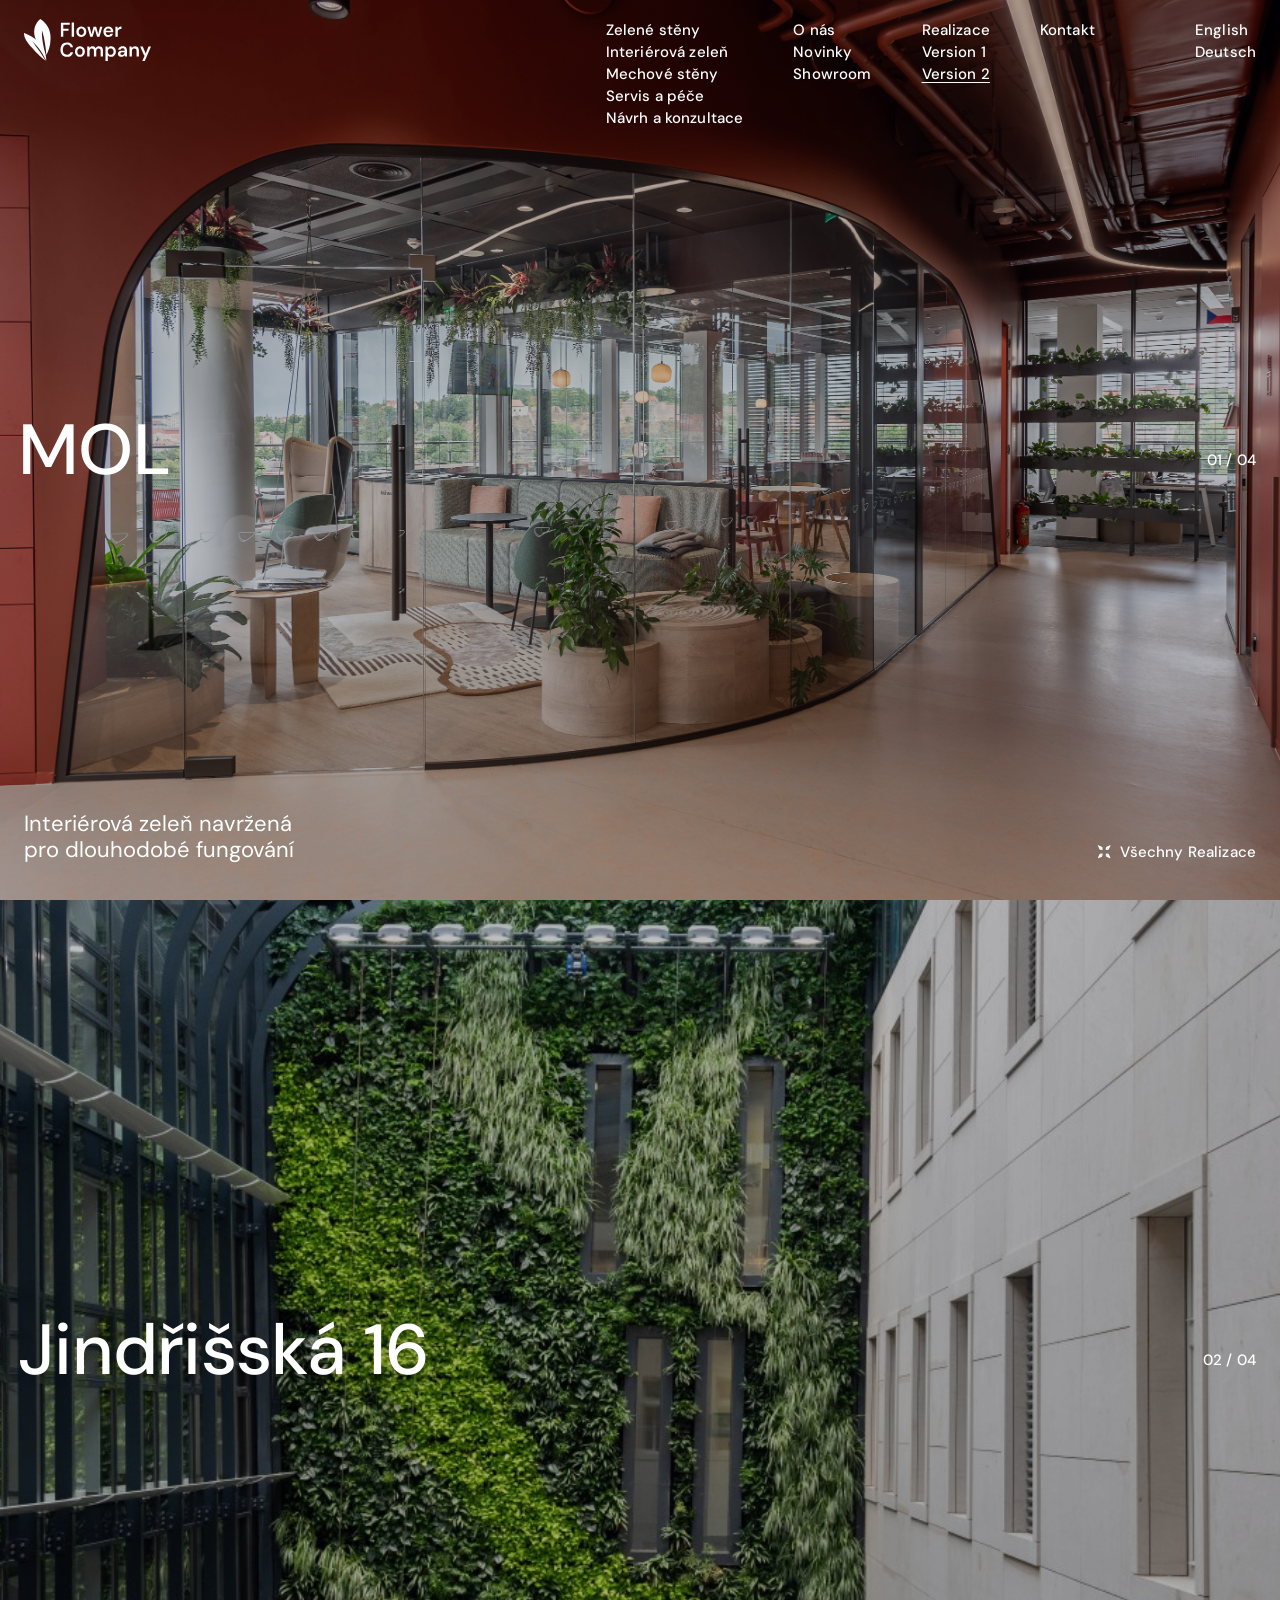
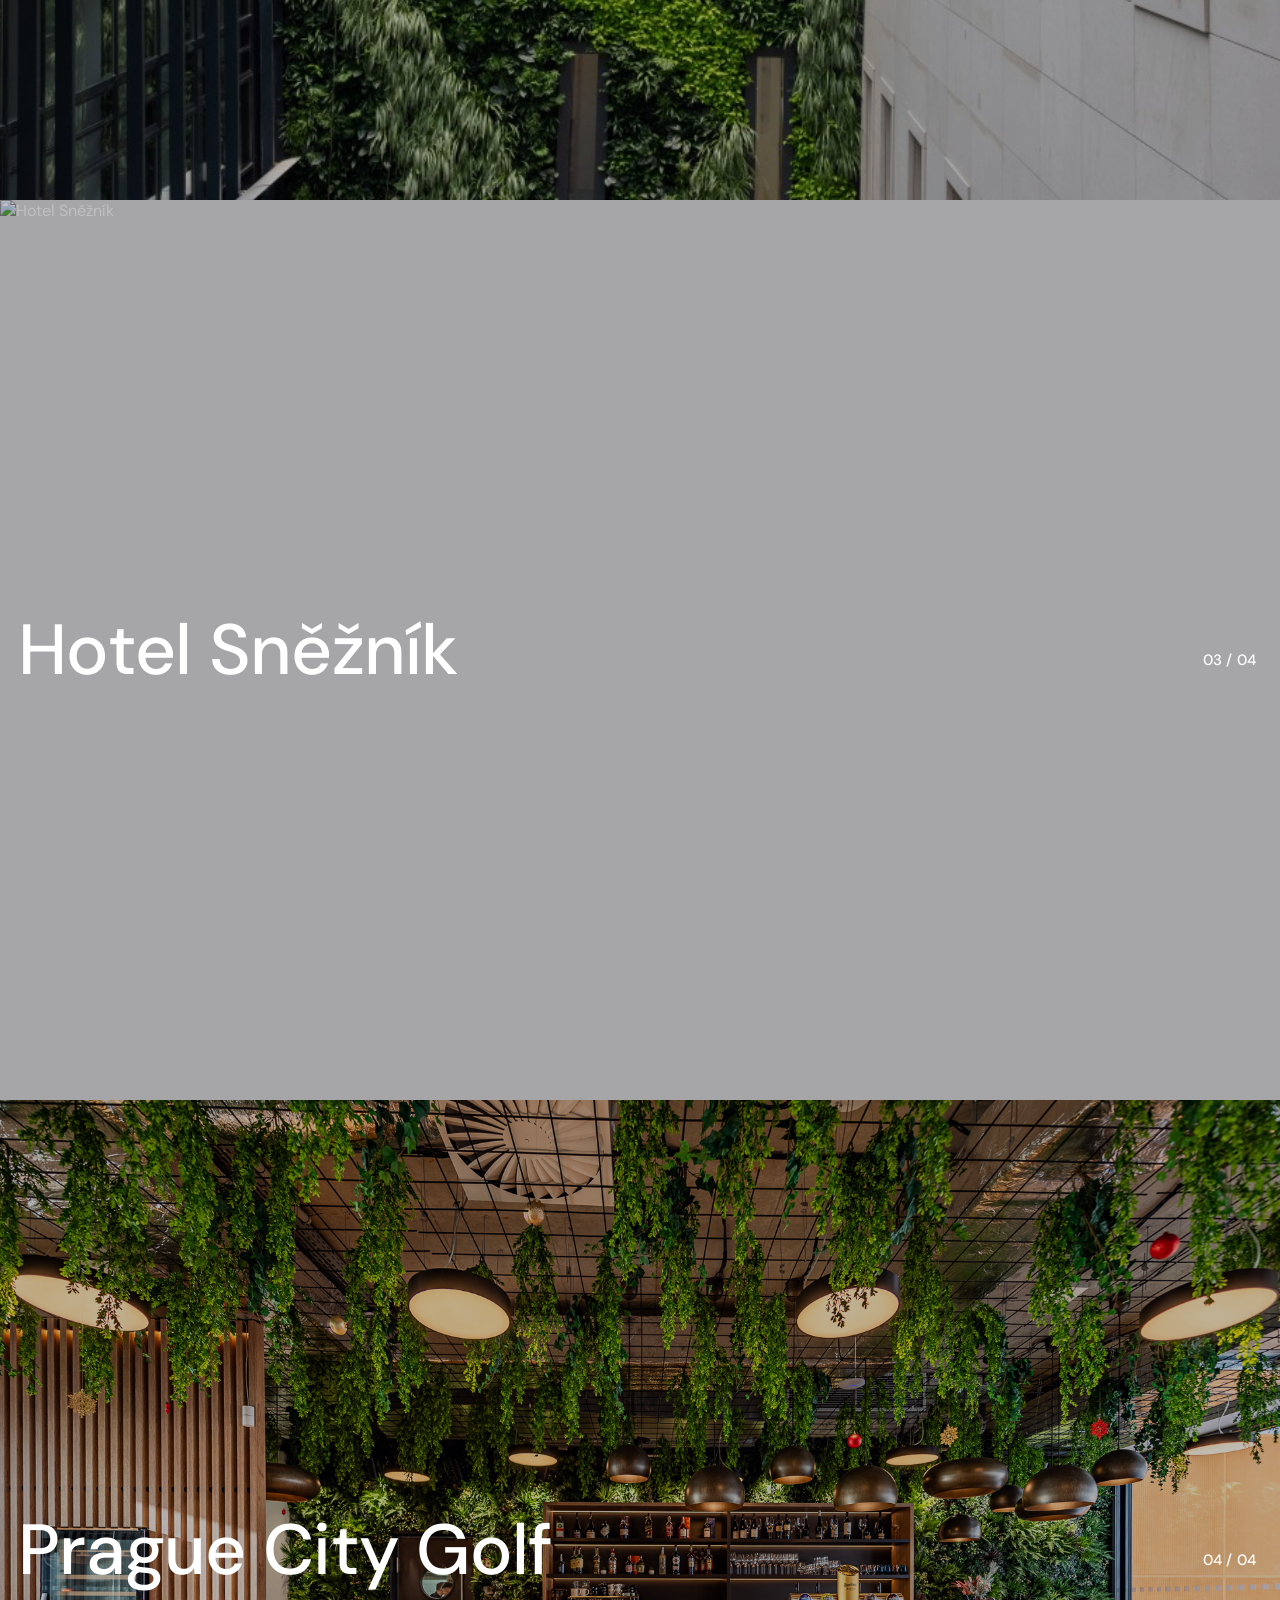
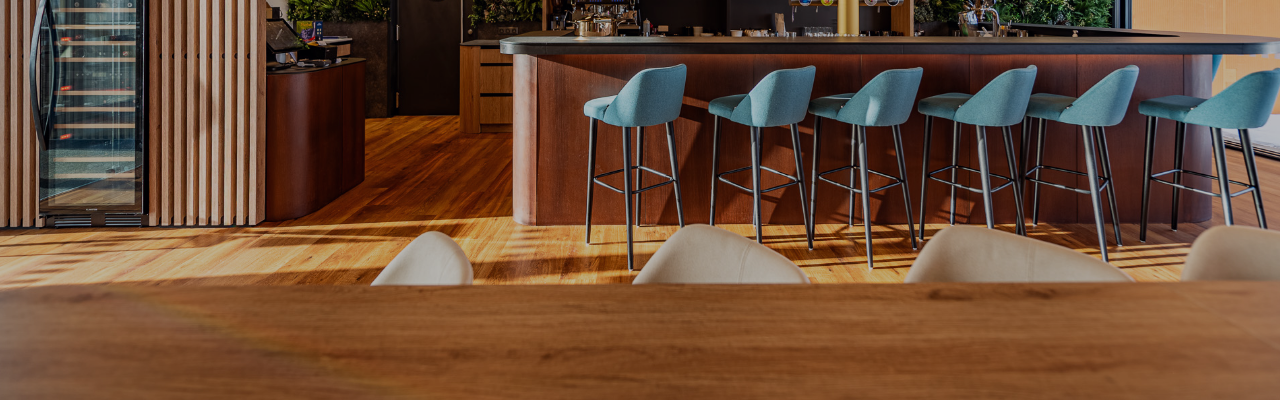
==== version2.html @ 006d9311 "Initial commit: Flower Company prototype (V1 + V2) Two-variant static-site prototype. V1 has the scr" ====
<!DOCTYPE html>
<html lang="cs">
<head>
  <meta charset="UTF-8">
  <meta name="viewport" content="width=device-width, initial-scale=1.0">
  <title>Flower Company — Verze 2</title>

  <!-- DM Sans (variable, opsz 9–40, weights 400 & 500) -->
  <link rel="preconnect" href="https://fonts.googleapis.com">
  <link rel="preconnect" href="https://fonts.gstatic.com" crossorigin>
  <link href="https://fonts.googleapis.com/css2?family=DM+Sans:opsz,wght@9..40,400;9..40,500&display=swap" rel="stylesheet">

  <link rel="stylesheet" href="css/base.css">
  <link rel="stylesheet" href="css/version2.css">
</head>
<body class="v2">

  <!-- ===== Shared chrome: fixed top nav ===== -->
  <header class="nav">
    <a class="nav__logo" href="#" aria-label="Flower Company">
      <img src="assets/svg/logo.svg" alt="Flower Company">
    </a>

    <nav class="nav__menu" aria-label="Hlavní navigace">
      <div class="nav__col">
        <a href="#">Zelené stěny</a>
        <a href="#">Interiérová zeleň</a>
        <a href="#">Mechové stěny</a>
        <a href="#">Servis a péče</a>
        <a href="#">Návrh a konzultace</a>
      </div>
      <div class="nav__col">
        <a href="#">O nás</a>
        <a href="#">Novinky</a>
        <a href="#">Showroom</a>
      </div>
      <div class="nav__col">
        <a href="#">Realizace</a>
        <a href="version1.html" class="nav__version">Version 1</a>
        <a href="version2.html" class="nav__version is-active">Version 2</a>
      </div>
      <div class="nav__col">
        <a href="#">Kontakt</a>
      </div>
    </nav>

    <div class="nav__lang">
      <span>English</span>
      <span>Deutsch</span>
    </div>
  </header>

  <!-- ===== States 1–4 (stacked full-screen sections) ===== -->
  <main>
    <!-- State 1 — MOL -->
    <section class="hero hero--v2" data-state="1">
      <img class="hero__photo" src="assets/img/mol.png" alt="MOL">
      <div class="hero__scrim"></div>
      <div class="radius-zone"></div>
      <div class="hero__titlerow">
        <h2 class="hero__title">MOL</h2>
        <span class="hero__counter">01 / 04</span>
      </div>
    </section>

    <!-- State 2 — Jindřišská 16 -->
    <section class="hero hero--v2" data-state="2">
      <img class="hero__photo" src="assets/img/jindrisska.png" alt="Jindřišská 16">
      <div class="hero__scrim"></div>
      <div class="radius-zone"></div>
      <div class="hero__titlerow">
        <h2 class="hero__title">Jindřišská 16</h2>
        <span class="hero__counter">02 / 04</span>
      </div>
    </section>

    <!-- State 3 — Hotel Sněžník -->
    <section class="hero hero--v2" data-state="3">
      <img class="hero__photo" src="assets/img/hotel-sneznik.png" alt="Hotel Sněžník">
      <div class="hero__scrim"></div>
      <div class="radius-zone"></div>
      <div class="hero__titlerow">
        <h2 class="hero__title">Hotel Sněžník</h2>
        <span class="hero__counter">03 / 04</span>
      </div>
    </section>

    <!-- State 4 — Prague City Golf -->
    <section class="hero hero--v2" data-state="4">
      <img class="hero__photo" src="assets/img/prague-city-golf.png" alt="Prague City Golf">
      <div class="hero__scrim"></div>
      <div class="radius-zone"></div>
      <div class="hero__titlerow">
        <h2 class="hero__title">Prague City Golf</h2>
        <span class="hero__counter">04 / 04</span>
      </div>
    </section>
  </main>

  <!-- ===== Shared chrome: fixed bottom bar ===== -->
  <footer class="bottombar">
    <p class="bottombar__caption">Interiérová zeleň navržená<br>pro dlouhodobé fungování</p>
    <div class="bottombar__all">
      <span class="flower-icon" aria-hidden="true">
        <span class="flower-icon__leaf l3"><img src="assets/svg/leaf-3.svg" alt=""></span>
        <span class="flower-icon__leaf l1"><img src="assets/svg/leaf-1.svg" alt=""></span>
        <span class="flower-icon__leaf l4"><img src="assets/svg/leaf-4.svg" alt=""></span>
        <span class="flower-icon__leaf l2"><img src="assets/svg/leaf-2.svg" alt=""></span>
      </span>
      <span>Všechny Realizace</span>
    </div>
  </footer>

  <!-- Custom cursor (follows mouse; white + exclusion blend in V2). Two top-level
       elements so the dot can mix-blend with the page. -->
  <span class="cursor-dot" aria-hidden="true"></span>
  <span class="cursor-text" aria-hidden="true"><span>Zobrazit<br>projekt</span></span>

  <!-- GSAP + ScrollTrigger ready for the animation pass (currently inert) -->
  <script src="https://cdnjs.cloudflare.com/ajax/libs/gsap/3.12.5/gsap.min.js"></script>
  <script src="https://cdnjs.cloudflare.com/ajax/libs/gsap/3.12.5/ScrollTrigger.min.js"></script>
  <script src="js/main.js"></script>
</body>
</html>
---- css/base.css ----
/* ==========================================================================
   Flower Company — base.css
   Shared foundation for both layout versions:
   reset · fonts · design tokens · shared chrome (top nav + bottom bar) ·
   full-screen section scaffold.
   Version-specific styling lives in version1.css / version2.css.
   ========================================================================== */

/* ---------- Reset ---------- */
*,
*::before,
*::after { box-sizing: border-box; }

html, body { margin: 0; padding: 0; }

img { display: block; max-width: 100%; }

a { color: inherit; text-decoration: none; }

ul { margin: 0; padding: 0; list-style: none; }

/* ---------- Design tokens (from Figma) ---------- */
:root {
  --white: #ffffff;
  --black: #000000;
  --badge-green: #afbf4f;
  --frame-fallback: #dddddd;

  --margin: 24px;          /* outer page margin */
  --nav-top: 19px;         /* nav distance from top */
  --bar-bottom: 37px;      /* bottom bar distance from bottom */

  --font: "DM Sans", system-ui, -apple-system, "Segoe UI", sans-serif;
}

/* ---------- Base typography ----------
   DM Sans variable font. Optical size is pinned to 14 (as in Figma) for ALL
   sizes; font-weight then controls the weight axis normally (400 / 500). */
body {
  font-family: var(--font);
  font-variation-settings: "opsz" 14;
  font-weight: 400;
  color: var(--white);
  background: var(--frame-fallback);
  -webkit-font-smoothing: antialiased;
  text-rendering: optimizeLegibility;
}

/* ---------- Scroll container ----------
   The 4 states are stacked as full-screen sections.
   Scroll behaviour is per version: V1 uses Lenis smooth/inertia scroll (no snap,
   see version1.css + main.js); V2 keeps CSS scroll-snap (see version2.css). */
html {
  background: #000;
}

/* ==========================================================================
   FULL-SCREEN SECTION SCAFFOLD
   ========================================================================== */
.hero {
  position: relative;
  width: 100%;
  height: 100vh;
  overflow: hidden;
}

.hero__photo {
  position: absolute;
  inset: 0;
  width: 100%;
  height: 100%;
  object-fit: cover;
  object-position: center;
}

/* Dark legibility scrim over the photo (opacity set per version). */
.hero__scrim {
  position: absolute;
  inset: 0;
  pointer-events: none;
}

/* Title + counter row, vertically centred in the section.
   Horizontal padding (left/right) is overridden per version. */
.hero__titlerow {
  position: absolute;
  left: 0;
  right: 0;
  top: 50%;
  transform: translateY(-50%);
  display: flex;
  align-items: center;
  justify-content: space-between;
  padding: 0 var(--margin);
  z-index: 2;
  pointer-events: none;
}

.hero__title { margin: 0; font-weight: 500; }
.hero__counter { white-space: nowrap; }

/* ==========================================================================
   SHARED CHROME — fixed top nav (one instance overlays all sections)
   ========================================================================== */
.nav {
  position: fixed;
  top: var(--nav-top);
  left: 0;
  right: 0;
  z-index: 10;
  display: flex;
  align-items: flex-start;
  padding: 0 var(--margin);
}

.nav__logo { margin-right: auto; }          /* pushes menu + lang to the right */
.nav__logo img { height: 42px; width: auto; }

.nav__menu {
  display: flex;
  gap: 50px;
  margin-right: 100px;                       /* gap before the language switch */
}

.nav__col { display: flex; flex-direction: column; }

/* Link style shared by nav columns, language switch and "Všechny Realizace". */
.nav a,
.nav__lang span,
.bottombar__all {
  font-size: 15px;
  line-height: 22px;
  font-weight: 500;
  letter-spacing: 0.15px;
  color: var(--white);
}

.nav__lang { display: flex; flex-direction: column; }

/* Version switcher links (below "Realizace"); current page is underlined. */
.nav__version.is-active { text-decoration: underline; text-underline-offset: 3px; }

/* ==========================================================================
   SHARED CHROME — fixed bottom bar
   ========================================================================== */
.bottombar {
  position: fixed;
  left: 0;
  right: 0;
  bottom: var(--bar-bottom);
  z-index: 10;
  display: flex;
  align-items: flex-end;
  justify-content: space-between;
  padding: 0 var(--margin);
}

.bottombar__caption {
  margin: 0;
  font-size: 22px;
  line-height: 26px;
  font-weight: 400;
  color: var(--white);
}

.bottombar__all {
  display: flex;
  align-items: center;
  gap: 8px;
}

/* 4-leaf flower icon (Figma node 64:2050): four small leaves arranged 2×2 with
   rotations, ~16×16. Leaves are black in the source SVGs, forced white here. */
.flower-icon {
  position: relative;
  width: 16.06px;
  height: 16px;
  flex: none;
}
.flower-icon__leaf {
  position: absolute;
  width: 8.322px;
  height: 8.322px;
  display: flex;
  align-items: center;
  justify-content: center;
}
.flower-icon__leaf img {
  width: 4.374px;
  height: 7.395px;
  display: block;
  filter: brightness(0) invert(1);   /* leaf source is black → render white */
}
.flower-icon .l3 { left: 0;      top: 0; }       /* top-left    */
.flower-icon .l1 { left: 7.74px; top: 0; }       /* top-right   */
.flower-icon .l4 { left: 0;      top: 7.68px; }  /* bottom-left */
.flower-icon .l2 { left: 7.74px; top: 7.68px; }  /* bottom-right*/
.flower-icon .l1 img { transform: rotate(45deg); }
.flower-icon .l2 img { transform: rotate(-45deg) scaleY(-1); }
.flower-icon .l3 img { transform: rotate(135deg) scaleY(-1); }
.flower-icon .l4 img { transform: rotate(-135deg); }

/* ==========================================================================
   CUSTOM CURSOR — "kurzor" (follows the mouse; JS-driven, see main.js)
   Two TOP-LEVEL elements (direct children of <body>) so the dot can
   mix-blend with the page in V2 — a transformed/fixed wrapper would isolate
   the blend. Size states are toggled via body.cursor-link / body.cursor-project.
   Colour is per version (V1 green / V2 white + exclusion) in version*.css.
   ========================================================================== */
.cursor-dot,
.cursor-text {
  position: fixed;
  left: 0;
  top: 0;
  pointer-events: none;
}

.cursor-dot {
  width: 16px;
  height: 16px;
  border-radius: 50%;
  z-index: 9999;
  transition: width 0.25s ease, height 0.25s ease;
}

.cursor-text {
  width: 104px;
  height: 104px;
  z-index: 10000;
  display: flex;
  align-items: center;
  justify-content: center;
  opacity: 0;
  transition: opacity 0.2s ease;
}

.cursor-text > span {
  transform: rotate(-15deg);
  font-size: 15px;
  line-height: 14px;
  font-weight: 500;
  letter-spacing: 0.15px;
  text-align: center;
  color: var(--black);
}

/* Size states (set on <body> by main.js). */
body.cursor-link .cursor-dot    { width: 20px;  height: 20px; }
body.cursor-project .cursor-dot { width: 104px; height: 104px; }
body.cursor-project .cursor-text { opacity: 1; }

/* Link hover: the link dims to 50% (Figma node 59:203). */
.nav a,
.nav__lang span,
.bottombar__all { transition: opacity 0.2s ease; }

.nav a:hover,
.nav__lang span:hover,
.bottombar__all:hover { opacity: 0.5; }

/* Hide the native pointer everywhere (incl. links' default hand) when a fine
   pointer exists — only the custom circle shows. JS also guards. */
@media (pointer: fine) {
  body,
  body * { cursor: none; }
}

/* Small screens: keep the chrome from crowding. The design target is desktop
   (Figma frame is 1440 wide); this is a graceful fallback, not a mobile design. */
@media (max-width: 1100px) {
  .nav__menu { gap: 32px; margin-right: 48px; }
}
---- css/version2.css ----
/* ==========================================================================
   Flower Company — version2.css  ("v02-full-photo")
   Full-bleed photo · huge title · light scrim · small right-aligned counter ·
   blend-mode "Zobrazit projekt" badge on state 1.
   (The magenta "radius" outline in the Figma frame is a designer annotation
   and is intentionally omitted.)
   ========================================================================== */

/* Scroll-snap review behaviour (V2 only for now; V1 uses Lenis smooth scroll).
   TEMPORARY: will be replaced when V2 gets its own scroll animation. */
html {
  scroll-snap-type: y mandatory;
  scroll-behavior: smooth;
}
.hero--v2 {
  scroll-snap-align: start;
}

/* Lighter legibility scrim than V1. */
.hero--v2 .hero__scrim {
  background: rgba(2, 2, 8, 0.25);
}

/* ---------- Title row: huge title left, small counter right ---------- */
.hero--v2 .hero__titlerow {
  padding: 0 24px 0 18px;          /* Figma: title left 18px, counter right 24px */
}

.hero--v2 .hero__title {
  font-size: clamp(44px, 5.55vw, 80px);   /* 80px @1440 */
  line-height: 0.9875;                      /* ≈ 79/80 */
  font-weight: 500;
  letter-spacing: -0.01em;                  /* ≈ -0.8px @80px */
  color: var(--white);
  white-space: nowrap;
}

.hero--v2 .hero__counter {
  position: relative;
  top: 10px;                       /* Figma: counter sits ≈10px below centre */
  font-size: 15px;
  line-height: 22px;
  font-weight: 500;
  letter-spacing: 0.15px;
  color: var(--white);
  text-align: right;
}

/* ---------- Custom cursor: white with exclusion blend (all states) ----------
   The dot is a top-level element (see base.css), so the blend inverts the photo. */
.v2 .cursor-dot {
  background: #fff;
  mix-blend-mode: exclusion;       /* inverts against the photo, as in Figma */
}

/* Invisible hover zone matching the rounded "radius" region (Figma node 64:1966),
   shrunk ~10%: the big "Zobrazit projekt" cursor activates only inside it; outside
   it the cursor stays the small default size (same as V1). */
.hero--v2 .radius-zone {
  position: absolute;
  inset: 16.5% 13% 17.4% 12%;      /* top right bottom left — ~10% smaller than the frame radius */
  border-radius: 180px;
  z-index: 1;
}
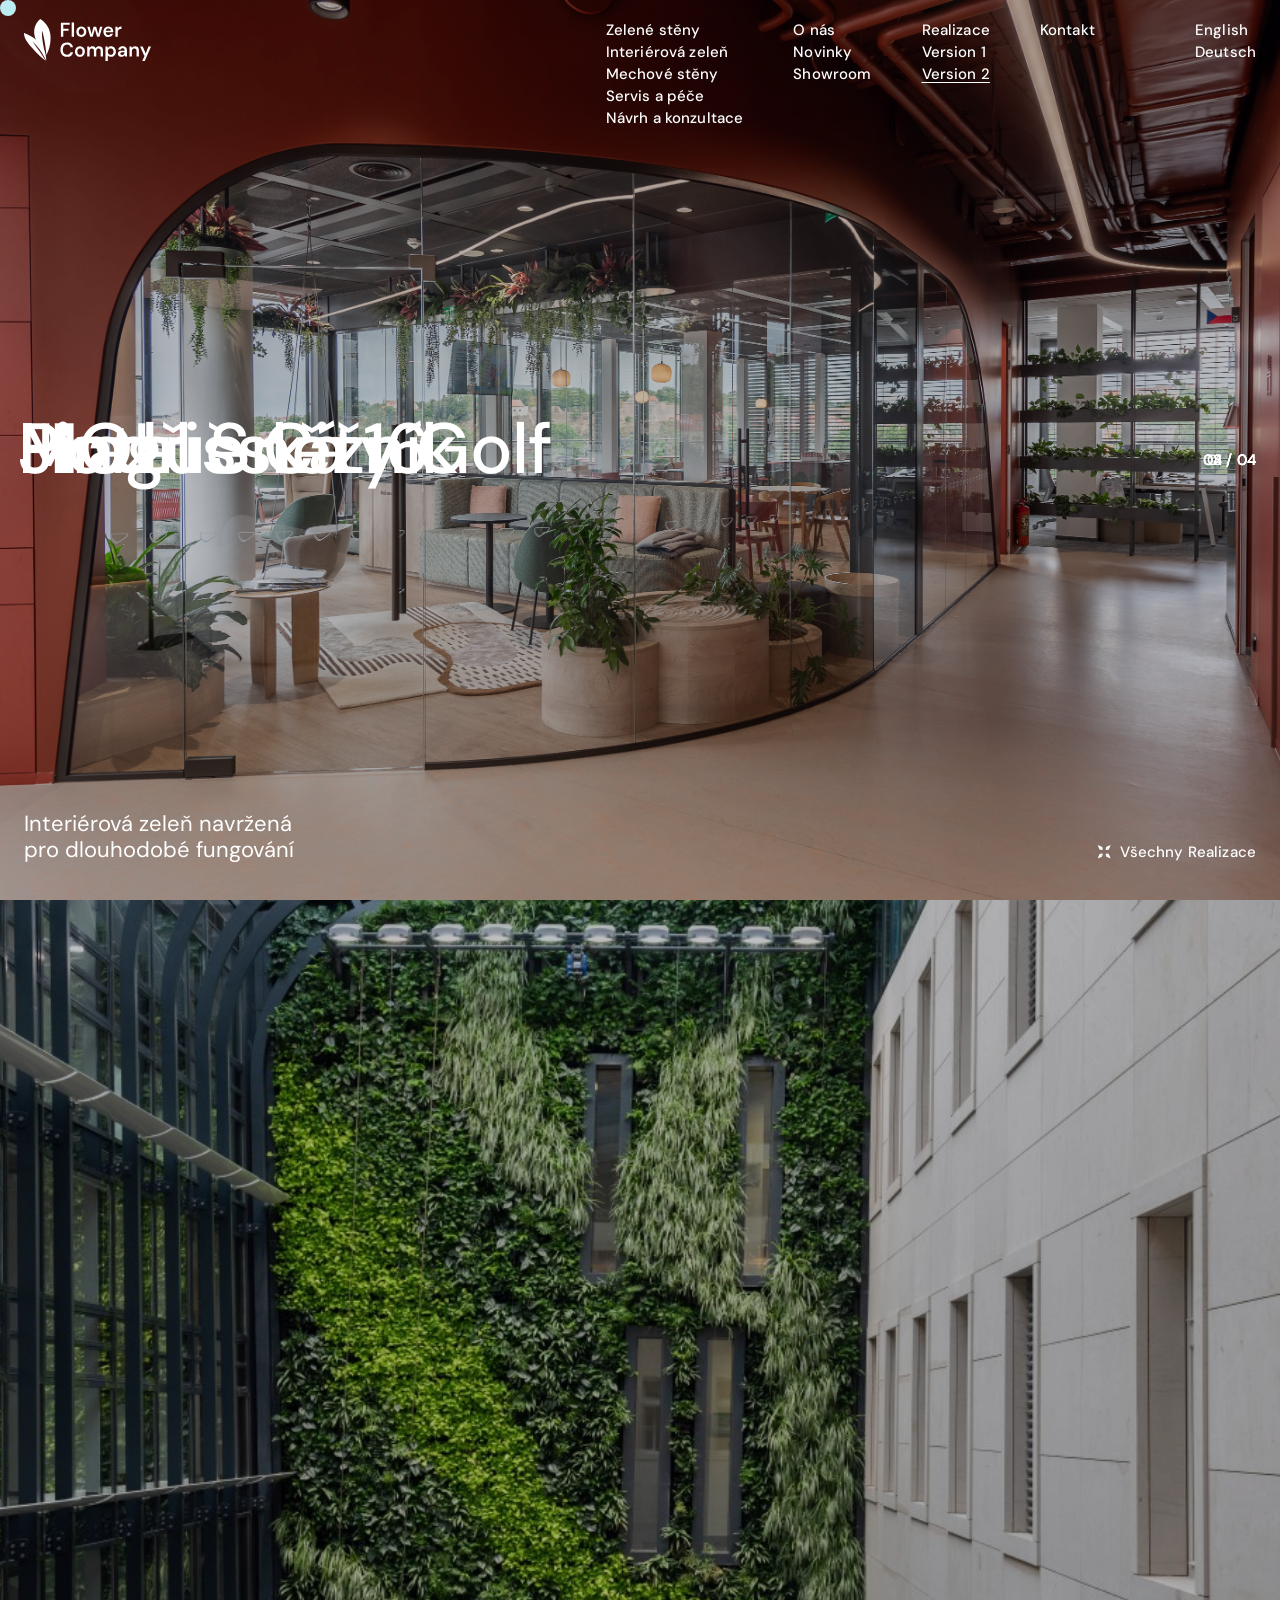
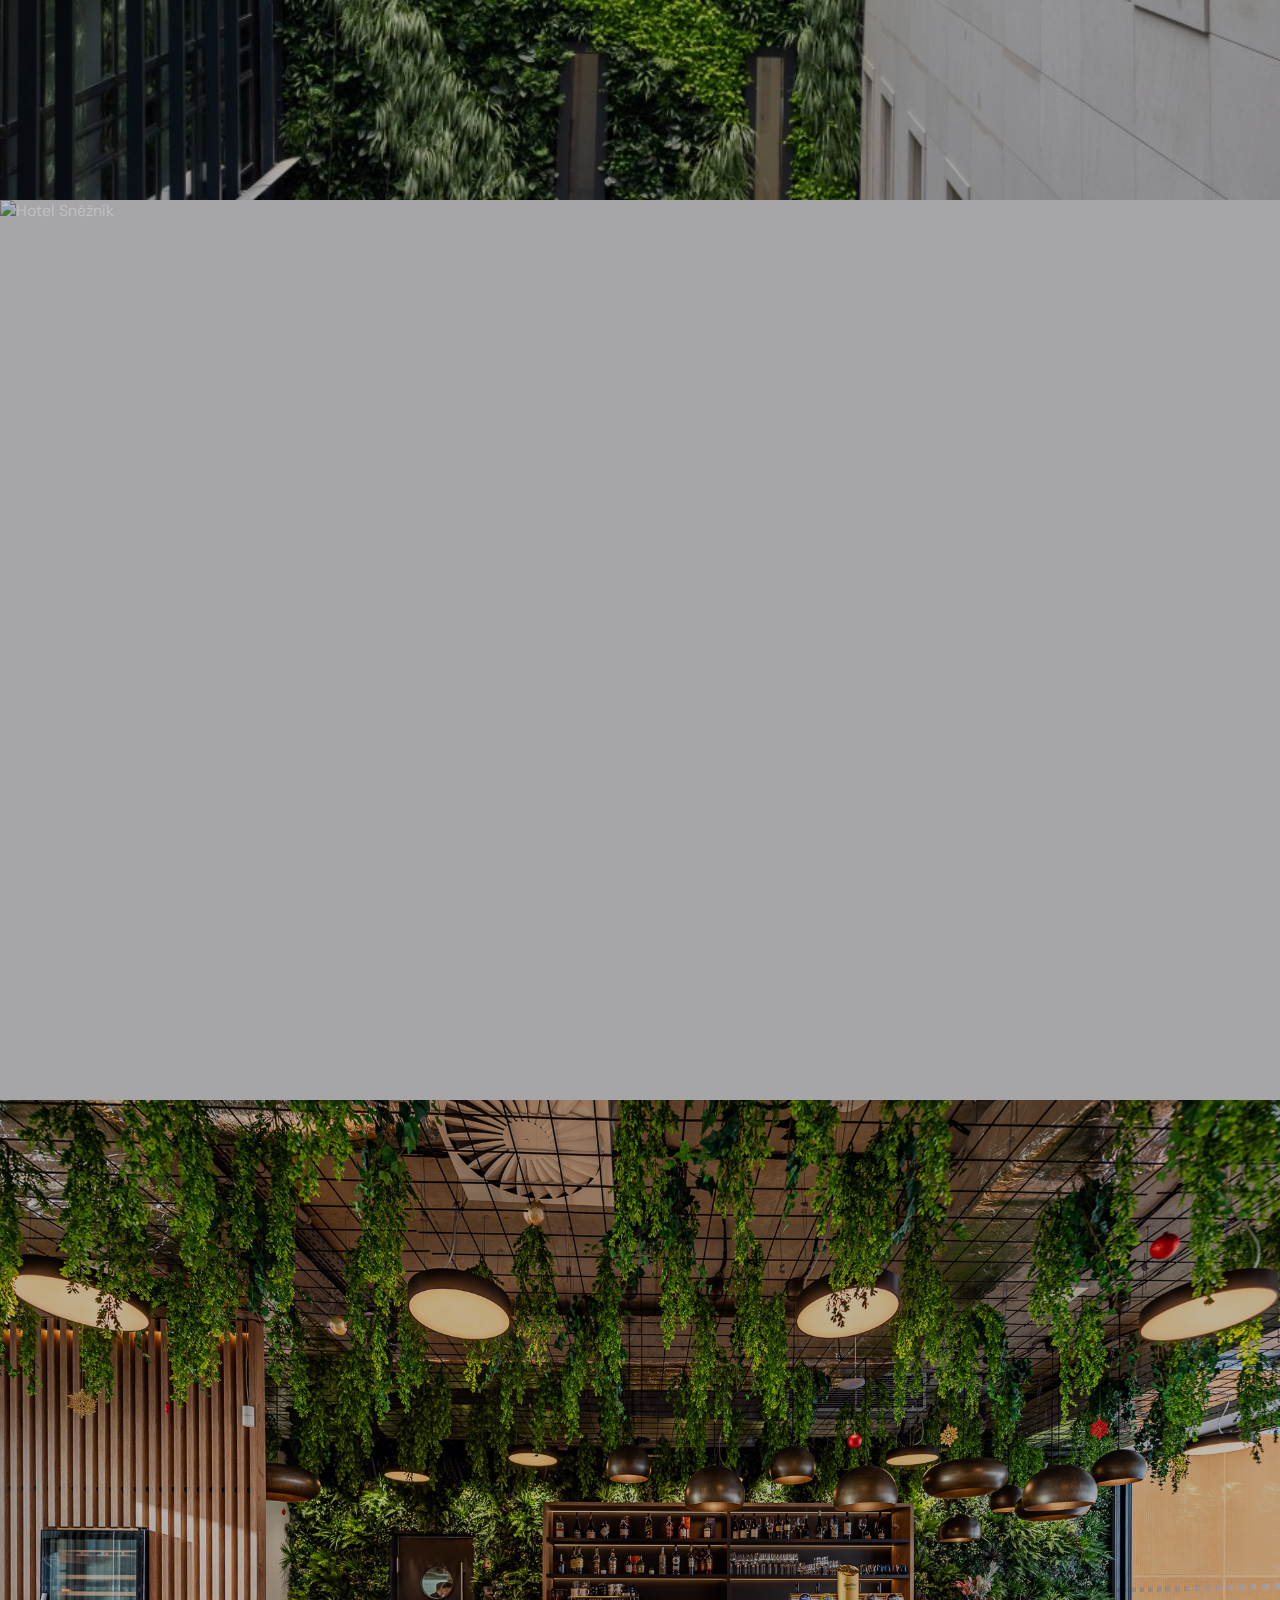
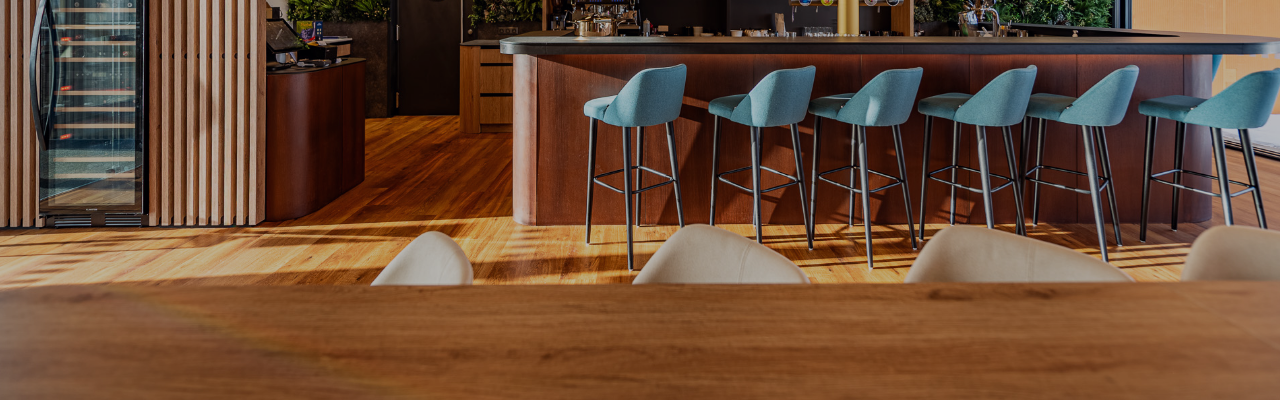
==== commit 5fc7df1c: "V2: scroll-scrubbed per-character title/counter roll + seamless wrap loop V2 (version2.html / css / " ====
--- a/version2.html
+++ b/version2.html
@@ -116,9 +116,12 @@
   <span class="cursor-dot" aria-hidden="true"></span>
   <span class="cursor-text" aria-hidden="true"><span>Zobrazit<br>projekt</span></span>
 
-  <!-- GSAP + ScrollTrigger ready for the animation pass (currently inert) -->
+  <!-- GSAP + ScrollTrigger + CustomEase, and Lenis for smooth inertial scroll —
+       drives the V2 scroll-scrubbed per-character title/counter roll (see main.js). -->
   <script src="https://cdnjs.cloudflare.com/ajax/libs/gsap/3.12.5/gsap.min.js"></script>
   <script src="https://cdnjs.cloudflare.com/ajax/libs/gsap/3.12.5/ScrollTrigger.min.js"></script>
+  <script src="https://cdnjs.cloudflare.com/ajax/libs/gsap/3.12.5/CustomEase.min.js"></script>
+  <script src="https://cdn.jsdelivr.net/npm/@studio-freight/lenis@1.0.42/dist/lenis.min.js"></script>
   <script src="js/main.js"></script>
 </body>
 </html>
--- a/css/version2.css
+++ b/css/version2.css
@@ -6,33 +6,38 @@
    and is intentionally omitted.)
    ========================================================================== */
 
-/* Scroll-snap review behaviour (V2 only for now; V1 uses Lenis smooth scroll).
-   TEMPORARY: will be replaced when V2 gets its own scroll animation. */
-html {
-  scroll-snap-type: y mandatory;
-  scroll-behavior: smooth;
-}
-.hero--v2 {
-  scroll-snap-align: start;
-}
+/* V2 scrolls FREELY and continuously — no snap, no scroll-lock. Lenis (main.js)
+   owns the smoothing; ScrollTrigger scrubs the per-character title/counter roll. */
 
 /* Lighter legibility scrim than V1. */
 .hero--v2 .hero__scrim {
   background: rgba(2, 2, 8, 0.25);
 }
 
-/* ---------- Title row: huge title left, small counter right ---------- */
+/* ---------- Title row: huge title left, small counter right ----------
+   FIXED, persistent overlay: the four sections' title rows overlap here at screen
+   centre, and the title/counter roll-swap between projects (main.js) while the
+   photos scroll behind. `.hero` has no transform, so this fixed child escapes it. */
 .hero--v2 .hero__titlerow {
+  position: fixed;
+  z-index: 5;                      /* above photos, below nav/bottombar (z 10) */
   padding: 0 24px 0 18px;          /* Figma: title left 18px, counter right 24px */
 }
 
 .hero--v2 .hero__title {
   font-size: clamp(44px, 5.55vw, 80px);   /* 80px @1440 */
-  line-height: 0.9875;                      /* ≈ 79/80 */
+  line-height: 1.15;                        /* roomy so ř/š/ě/í diacritics clear the mask at rest */
   font-weight: 500;
   letter-spacing: -0.01em;                  /* ≈ -0.8px @80px */
   color: var(--white);
   white-space: nowrap;
+  overflow: hidden;                         /* THE clip mask — glyphs vanish past the edge, never fade */
+}
+
+/* Per-character slots (wrapped by main.js). Each glyph slides on Y; the mask clips it. */
+.hero--v2 .v2-ch {
+  display: inline-block;
+  will-change: transform;
 }
 
 .hero--v2 .hero__counter {
@@ -44,6 +49,22 @@
   letter-spacing: 0.15px;
   color: var(--white);
   text-align: right;
+  white-space: nowrap;
+}
+/* Counter: only the number rolls (its own clip mask); the static " / 04" stays put.
+   line-height:1 on both pieces keeps the rolling number on the SAME baseline as the
+   static total (the mask's leading would otherwise drop the digits below " / 04"). */
+.hero--v2 .v2-num {
+  display: inline-block;
+  overflow: hidden;
+  vertical-align: bottom;
+  line-height: 1;                  /* the digit chars inherit this */
+}
+.hero--v2 .cnt-rest {
+  display: inline-block;
+  vertical-align: bottom;
+  line-height: 1;
+  white-space: pre;                /* keep the leading space so it reads "01 / 04" */
 }
 
 /* ---------- Custom cursor: white with exclusion blend (all states) ----------
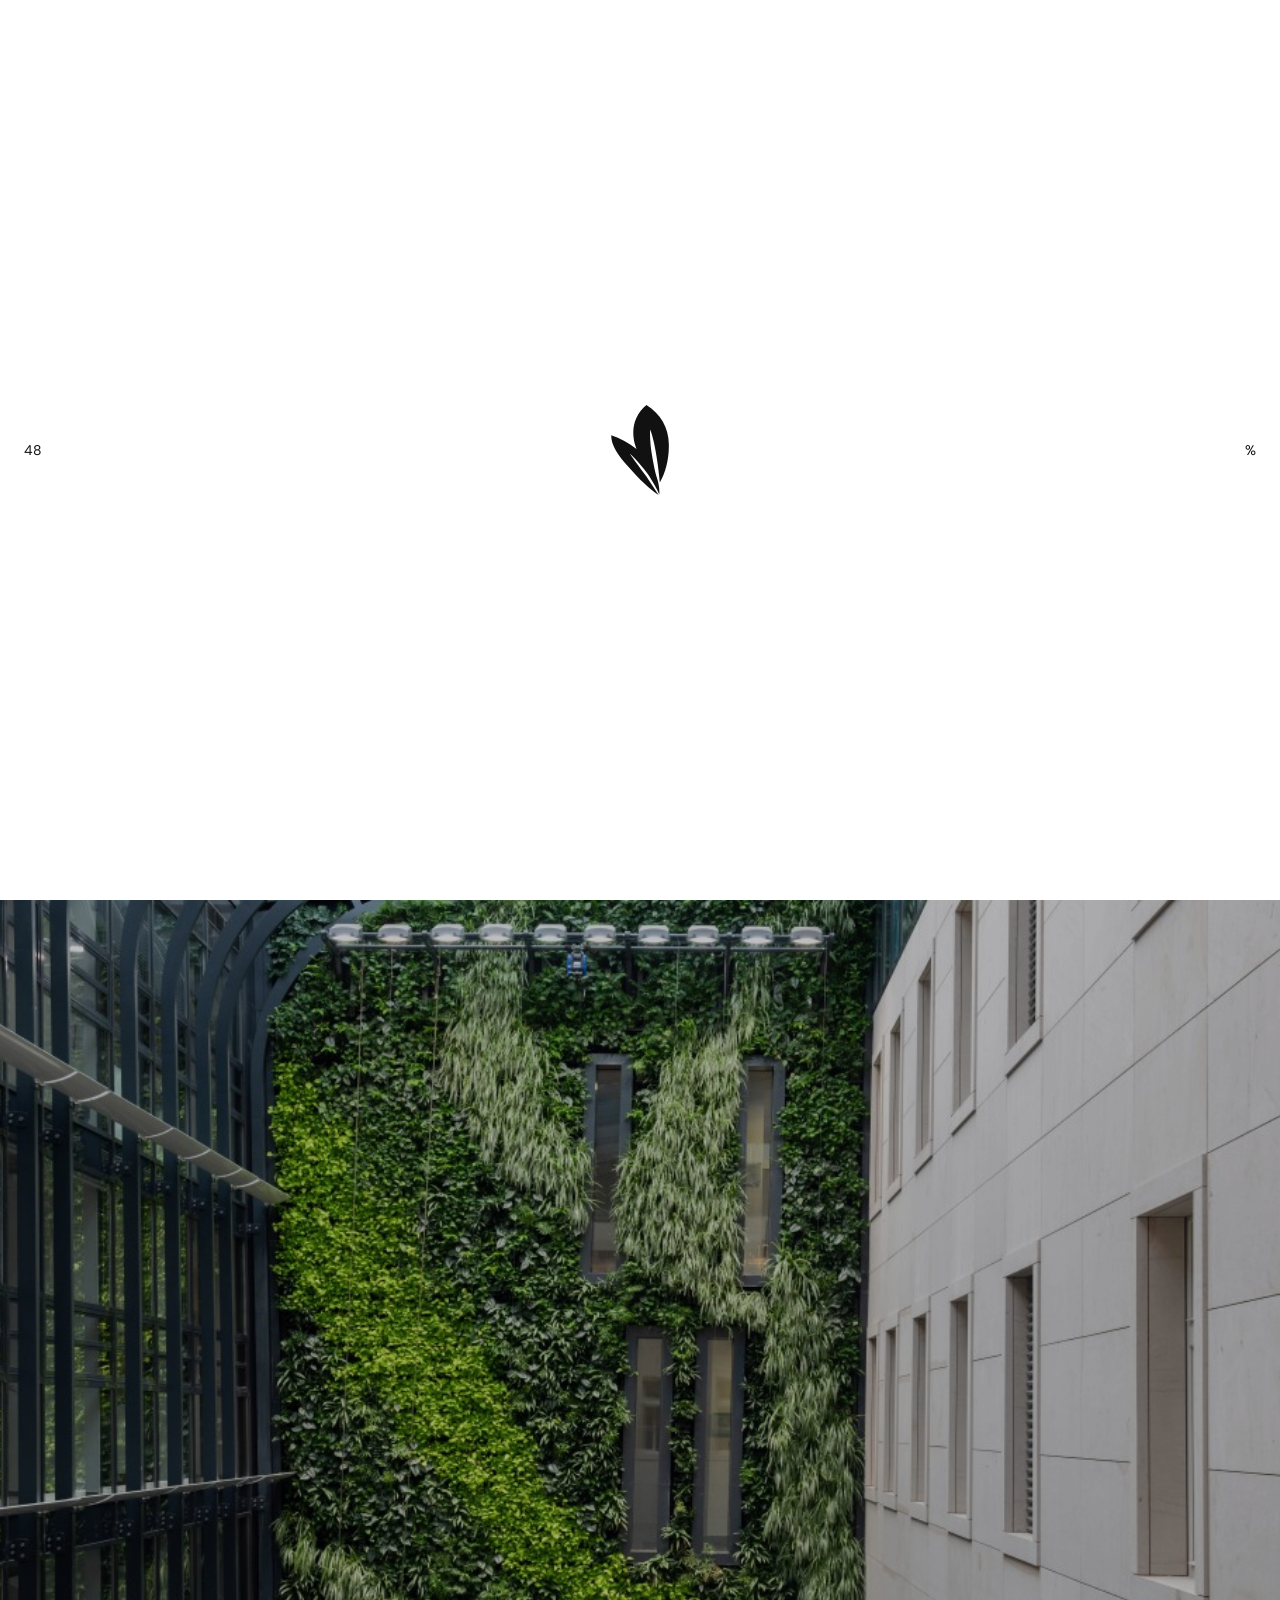
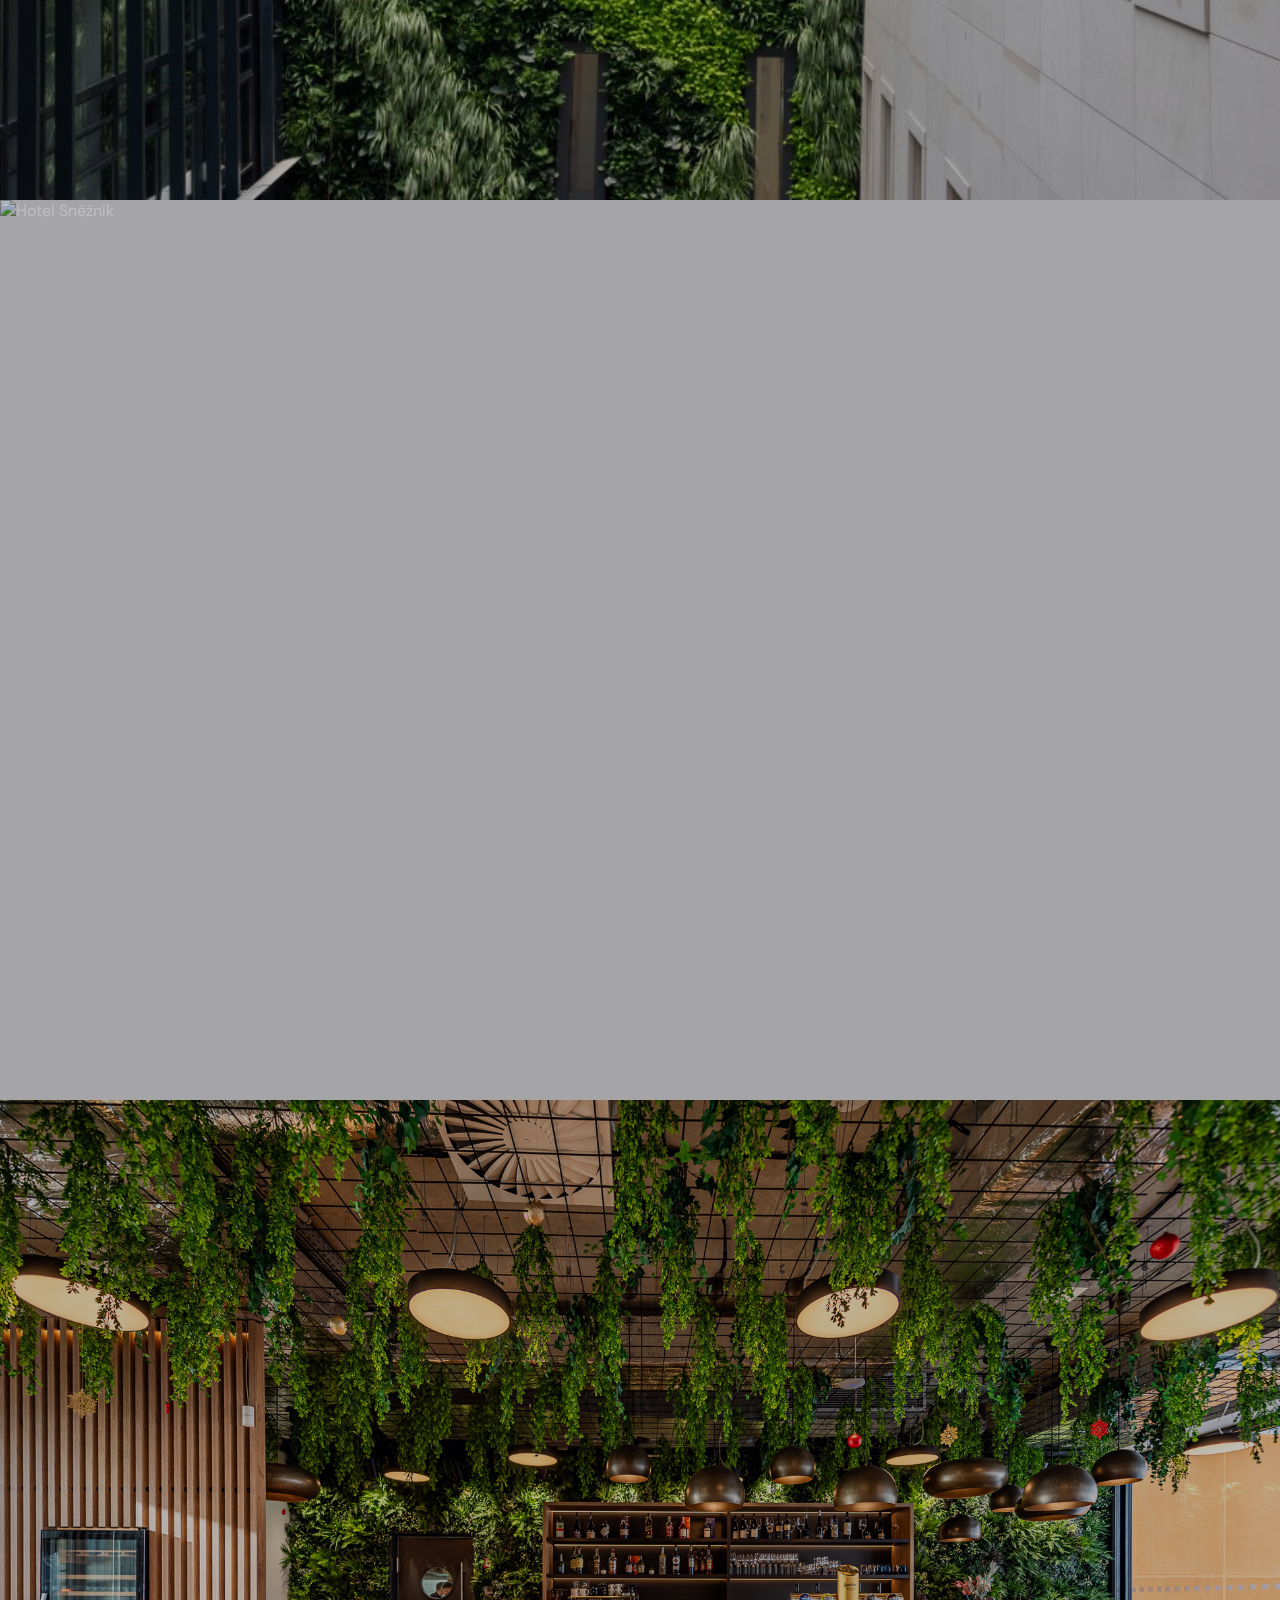
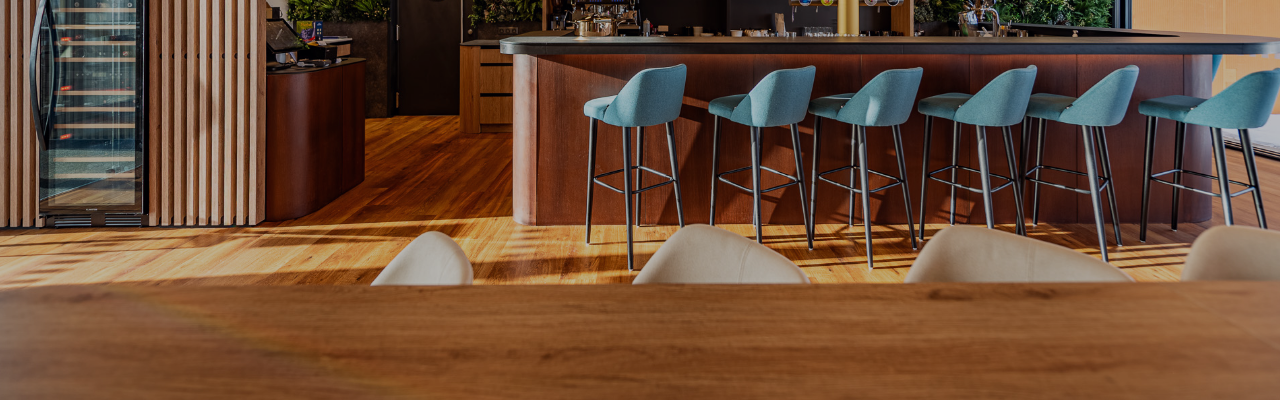
==== commit 281adce7: "version3" ====
--- a/version2.html
+++ b/version2.html
@@ -12,8 +12,9 @@
 
   <link rel="stylesheet" href="css/base.css">
   <link rel="stylesheet" href="css/version2.css">
+  <link rel="stylesheet" href="css/preload.css">
 </head>
-<body class="v2">
+<body class="v2 fc-intro-armed">
 
   <!-- ===== Shared chrome: fixed top nav ===== -->
   <header class="nav">
@@ -38,6 +39,7 @@
         <a href="#">Realizace</a>
         <a href="version1.html" class="nav__version">Version 1</a>
         <a href="version2.html" class="nav__version is-active">Version 2</a>
+        <a href="version3.html" class="nav__version">Version 3</a>
       </div>
       <div class="nav__col">
         <a href="#">Kontakt</a>
@@ -122,6 +124,7 @@
   <script src="https://cdnjs.cloudflare.com/ajax/libs/gsap/3.12.5/ScrollTrigger.min.js"></script>
   <script src="https://cdnjs.cloudflare.com/ajax/libs/gsap/3.12.5/CustomEase.min.js"></script>
   <script src="https://cdn.jsdelivr.net/npm/@studio-freight/lenis@1.0.42/dist/lenis.min.js"></script>
+  <script src="js/preload.js"></script>
   <script src="js/main.js"></script>
 </body>
 </html>
--- a/css/version2.css
+++ b/css/version2.css
@@ -9,9 +9,28 @@
 /* V2 scrolls FREELY and continuously — no snap, no scroll-lock. Lenis (main.js)
    owns the smoothing; ScrollTrigger scrubs the per-character title/counter roll. */
 
-/* Lighter legibility scrim than V1. */
+/* Hide the native scrollbar — Lenis drives the scroll, so the bar isn't needed.
+   (version2.css only loads on V2, so this stays scoped to V2.) */
+html {
+  scrollbar-width: none;          /* Firefox */
+  -ms-overflow-style: none;       /* old Edge/IE */
+}
+html::-webkit-scrollbar { display: none; }   /* Chrome / Safari / Edge */
+
+/* Stacked-card scroll: each photo PINS at the top and the next one slides up and
+   covers it (later sections paint over earlier ones). Sticky keeps the section's
+   100vh in-flow space, so the scroll height — and the title-roll / wrap-loop math
+   that depends on it (main.js) — are unchanged; only the paint order changes. */
+.hero--v2 {
+  position: sticky;
+  top: 0;
+}
+
+/* Lighter legibility scrim than V1, as an opacity-driven dark layer so main.js can
+   SCRUB it darker while this photo is being covered (0.25 = the original look). */
 .hero--v2 .hero__scrim {
-  background: rgba(2, 2, 8, 0.25);
+  background: #020208;
+  opacity: 0.25;
 }
 
 /* ---------- Title row: huge title left, small counter right ----------
@@ -34,19 +53,22 @@
   overflow: hidden;                         /* THE clip mask — glyphs vanish past the edge, never fade */
 }
 
-/* Per-character slots (wrapped by main.js). Each glyph slides on Y; the mask clips it. */
+/* Per-character slots (wrapped by main.js). Each glyph slides on Y; the mask clips it.
+   No persistent `will-change: transform` — at rest that GPU layer anti-aliases the
+   glyphs lighter than the static " / 04", so the rolling number looked less bold. GSAP
+   adds its own will-change/3D only DURING a roll (force3D "auto") and reverts when idle,
+   so resting glyphs stay crisp and match the static counter text. */
 .hero--v2 .v2-ch {
   display: inline-block;
-  will-change: transform;
 }
 
 .hero--v2 .hero__counter {
   position: relative;
   top: 10px;                       /* Figma: counter sits ≈10px below centre */
-  font-size: 15px;
-  line-height: 22px;
+  font-size: 24px;                 /* Figma node 59-62: 1.5rem */
+  line-height: 35.2px;             /* Figma: 2.2rem (146.667%) */
   font-weight: 500;
-  letter-spacing: 0.15px;
+  letter-spacing: 0.24px;          /* Figma: 0.015rem */
   color: var(--white);
   text-align: right;
   white-space: nowrap;
@@ -69,7 +91,8 @@
 
 /* ---------- Custom cursor: white with exclusion blend (all states) ----------
    The dot is a top-level element (see base.css), so the blend inverts the photo. */
-.v2 .cursor-dot {
+.v2 .cursor-dot,
+.v3 .cursor-dot {
   background: #fff;
   mix-blend-mode: exclusion;       /* inverts against the photo, as in Figma */
 }
--- a/css/preload.css
+++ b/css/preload.css
@@ -0,0 +1,110 @@
+/* ==========================================================================
+   Flower Company — preload.css
+   One-time intro/preload overlay (shared by V1 + V2). Loaded in <head> AFTER
+   the variant CSS. The choreography + teardown live in js/preload.js; this file
+   is the overlay skin, the pre-paint chrome guard, the scroll-lock, and the
+   reduced-motion fallback.
+   ========================================================================== */
+
+/* ---------- Pre-paint chrome guard ----------
+   `fc-intro-armed` is a STATIC class on <body> in the HTML, so the live chrome is
+   hidden before first paint (no flash). preload.js removes it on skip/reduced
+   paths and tweens these in during the handoff. The hero photo + scrim are left
+   visible underneath so the full-bleed handoff is seamless. Opacity (not display)
+   keeps layout/measurement intact so GSAP can tween them in. */
+body.fc-intro-armed .nav__logo,
+body.fc-intro-armed .nav__menu,
+body.fc-intro-armed .nav__lang,
+body.fc-intro-armed .bottombar,
+body.fc-intro-armed .fc-cookie,
+body.fc-intro-armed .hero__titlerow { opacity: 0; }
+body.fc-intro-armed .hero--v1 .hero__window { opacity: 0; }   /* V1 peek-card stays hidden; intro uses the full-bleed photo */
+
+/* ---------- Scroll lock during the intro ----------
+   V1's body is already overflow:hidden; this also pins V2's free (Lenis) scroll,
+   which preload.js defers until handoff. */
+html.fc-scroll-lock,
+body.fc-scroll-lock { overflow: hidden !important; }
+
+/* ==========================================================================
+   OVERLAY
+   ========================================================================== */
+#preload {
+  position: fixed;
+  inset: 0;
+  z-index: 2147483000;          /* above nav/bottombar (z 10) and the custom cursor (z 9999/10000) */
+  background: #ffffff;           /* Figma-exact white; preload.js overrides from the PL_BG constant */
+  overflow: hidden;
+  pointer-events: none;          /* intro never eats clicks */
+}
+
+#preload .pl-stage { position: absolute; inset: 0; }
+
+/* ---------- Logo mark (single static SVG) ----------
+   Zero-size anchor at screen centre; GSAP animates the wrapper's scale/opacity for
+   the fade-in (CSS centring isn't clobbered since the wrapper has no transform). The
+   SVG layer keeps its native aspect (size set inline by JS). `currentColor` drives
+   the fill. */
+#preload .pl-leaf {
+  position: absolute;
+  left: 50%;
+  top: 50%;
+  color: #111111;                /* leaf colour — black-on-white like the Figma exclusion blend */
+}
+#preload .pl-leaf-svg {
+  position: absolute;
+  left: 50%;
+  top: 50%;
+  transform: translate(-50%, -50%);
+  display: block;
+}
+#preload .pl-leaf-svg svg { display: block; width: 100%; height: 100%; }
+
+/* ---------- Counter: thin, split to the edges, with a % sign ---------- */
+#preload .pl-counter {
+  position: absolute;
+  left: 0;
+  right: 0;
+  top: 50%;
+  transform: translateY(-50%);
+  display: flex;
+  justify-content: space-between;
+  align-items: center;
+  padding: 0 var(--margin, 24px);   /* matches the page margin */
+  color: #111111;
+  font-weight: 400;                 /* thin */
+  font-size: 14px;
+  line-height: 1;
+  letter-spacing: 0.02em;
+  font-variant-numeric: tabular-nums;   /* digits don't jitter while counting */
+}
+#preload .pl-count-num::after { content: ""; }
+
+/* ---------- Card deck ----------
+   Concentric 3:2 cards centred on screen; per-card width/height set inline by JS
+   from the Figma sizes. They scale in from 0; the front card later grows to
+   full-bleed (JS tweens width/height to 100vw/100vh, ending exactly at the real
+   .hero__photo box). */
+#preload .pl-deck { position: absolute; inset: 0; }
+#preload .pl-card {
+  position: absolute;
+  left: 50%;
+  top: 50%;
+  transform: translate(-50%, -50%);
+  opacity: 0;
+  overflow: hidden;
+  border-radius: var(--pl-card-radius, 4px);
+  will-change: transform, width, height, opacity;
+}
+#preload .pl-card img {
+  width: 100%;
+  height: 100%;
+  object-fit: cover;
+  object-position: center;
+  display: block;
+}
+
+/* ---------- Reduced motion: never show the overlay ---------- */
+@media (prefers-reduced-motion: reduce) {
+  #preload { display: none !important; }
+}
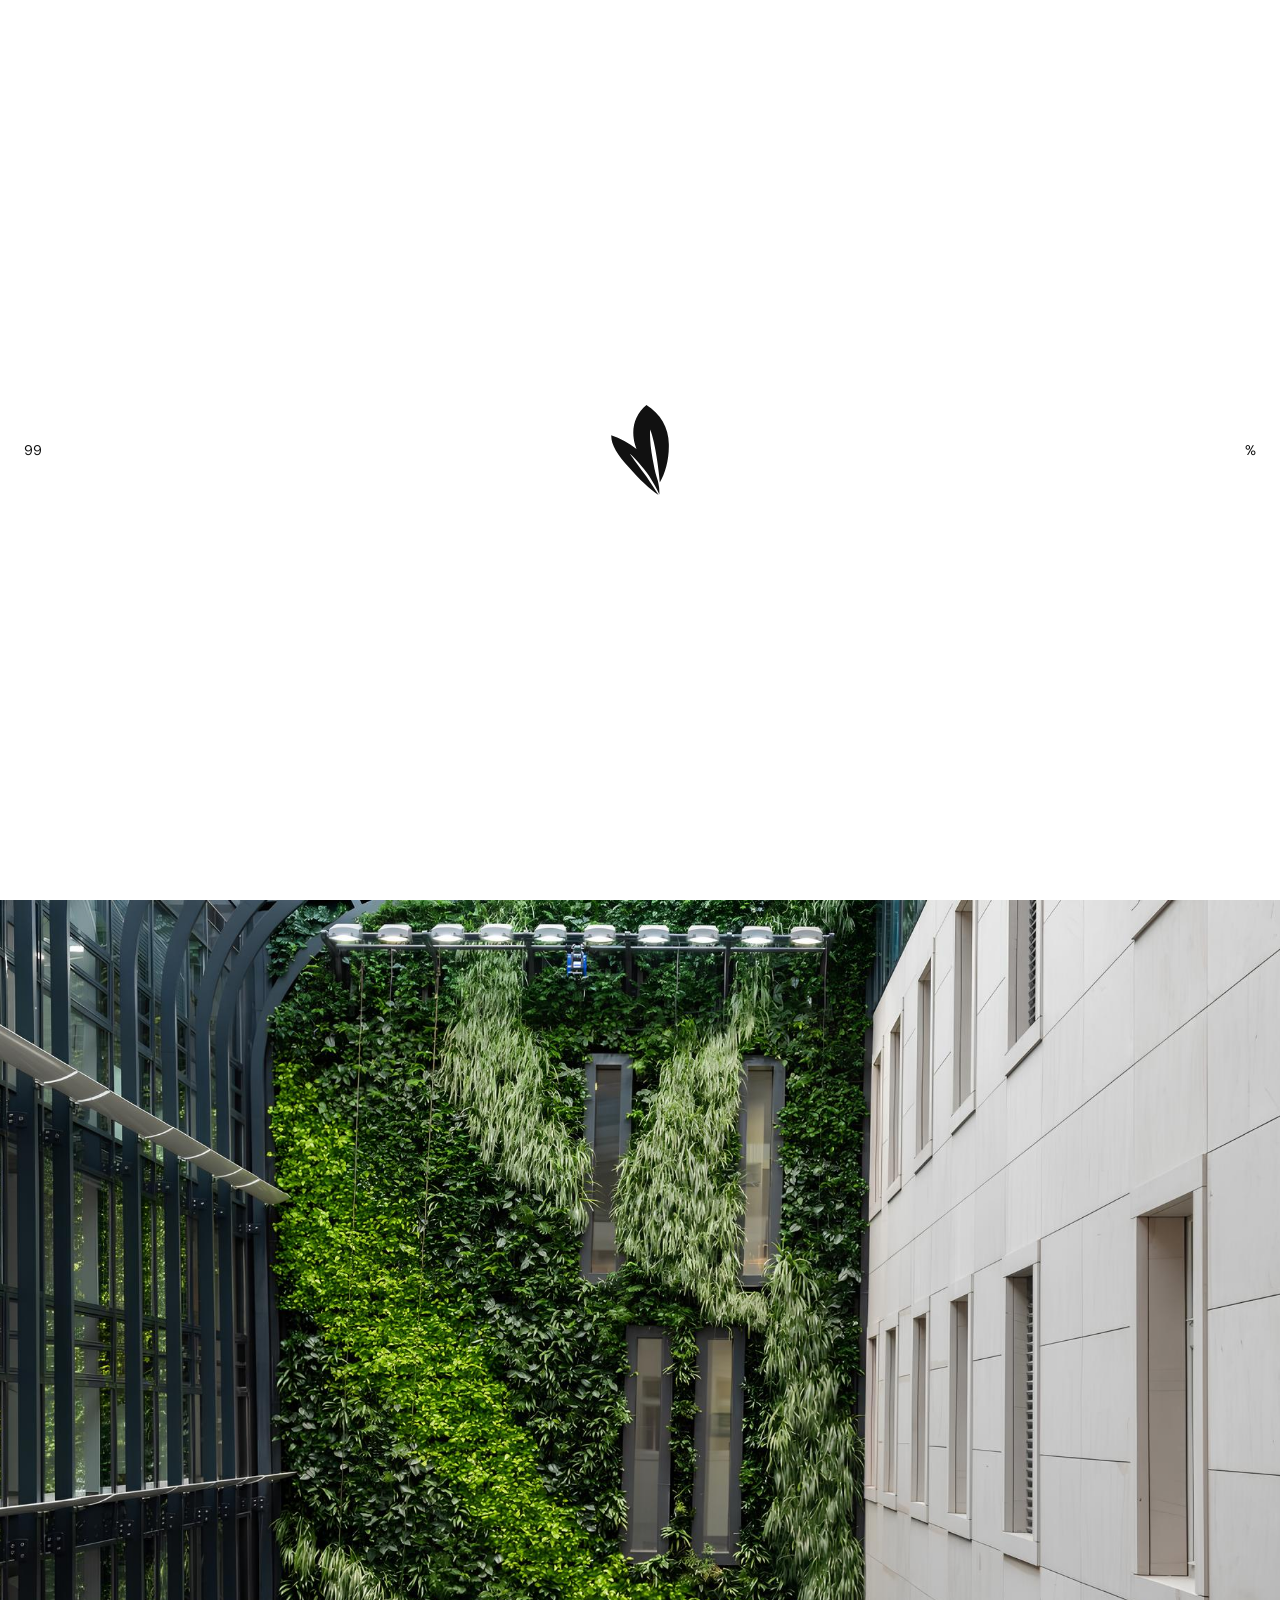
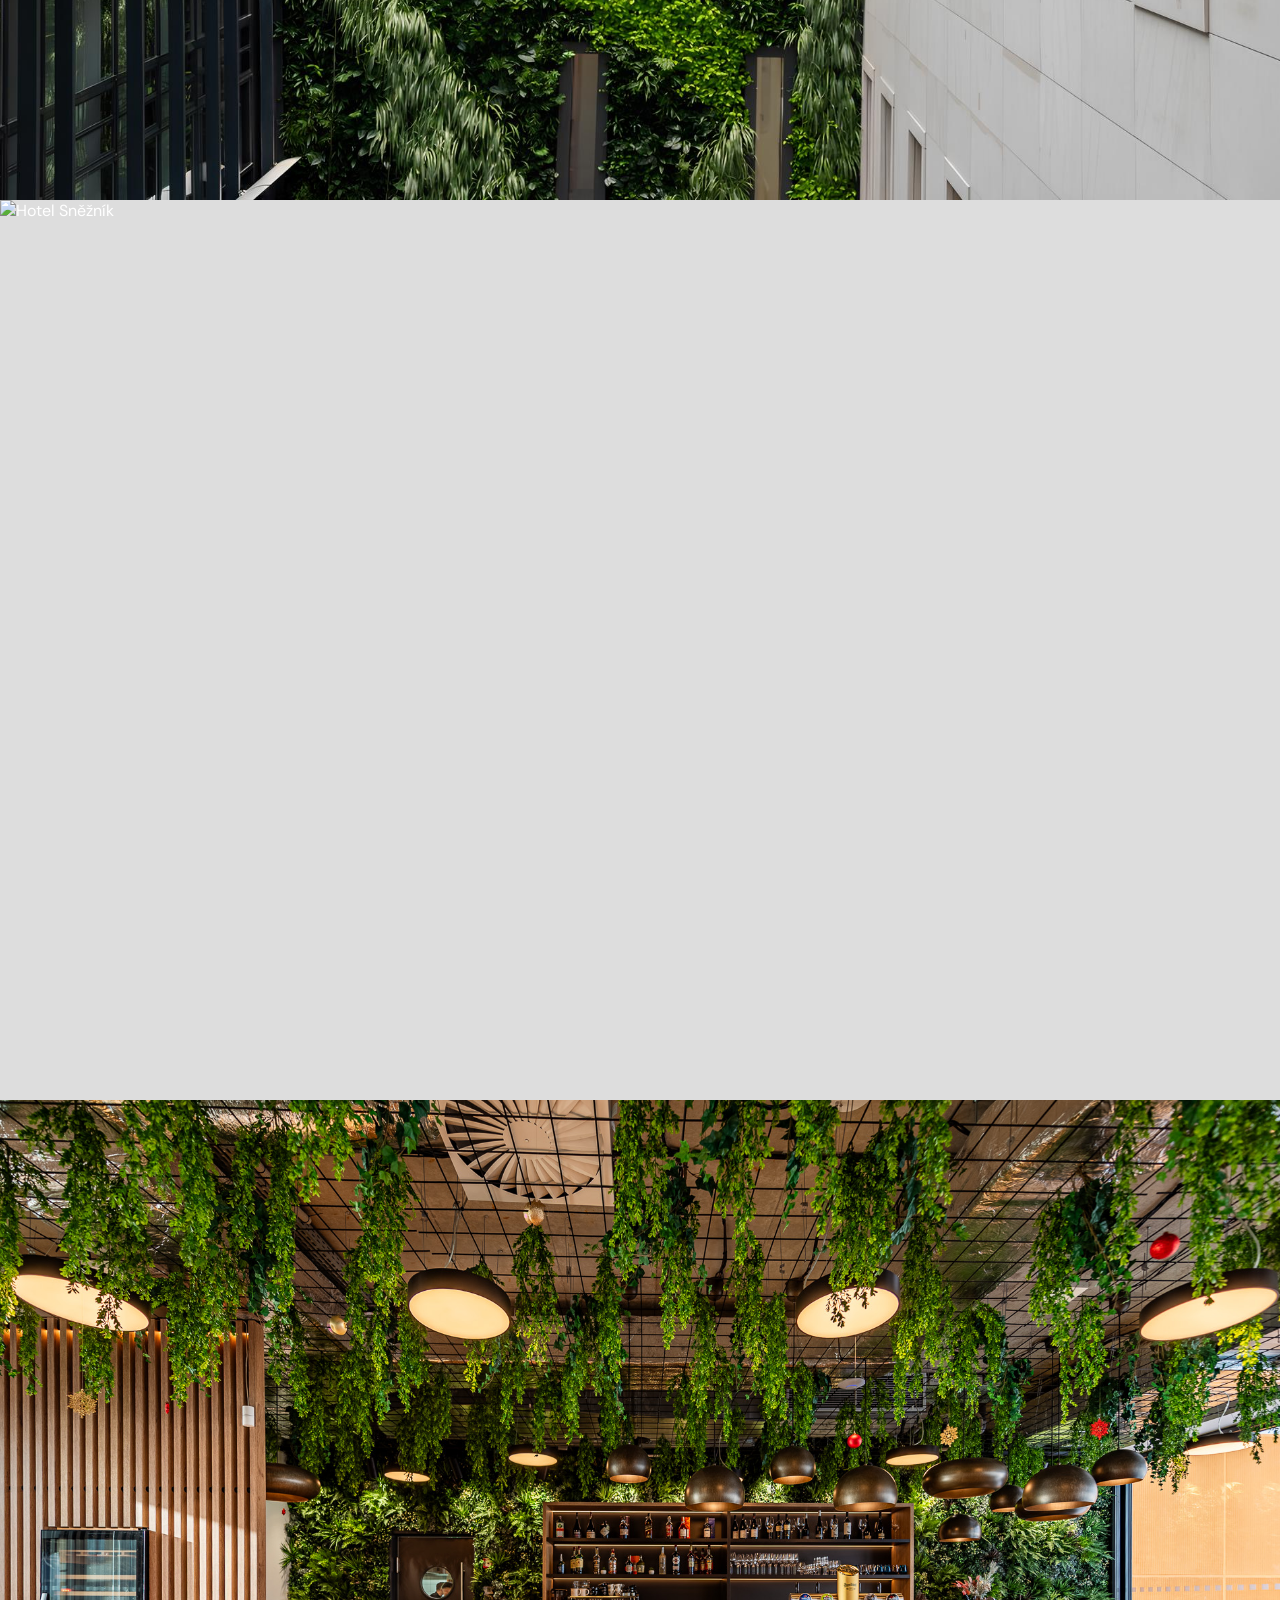
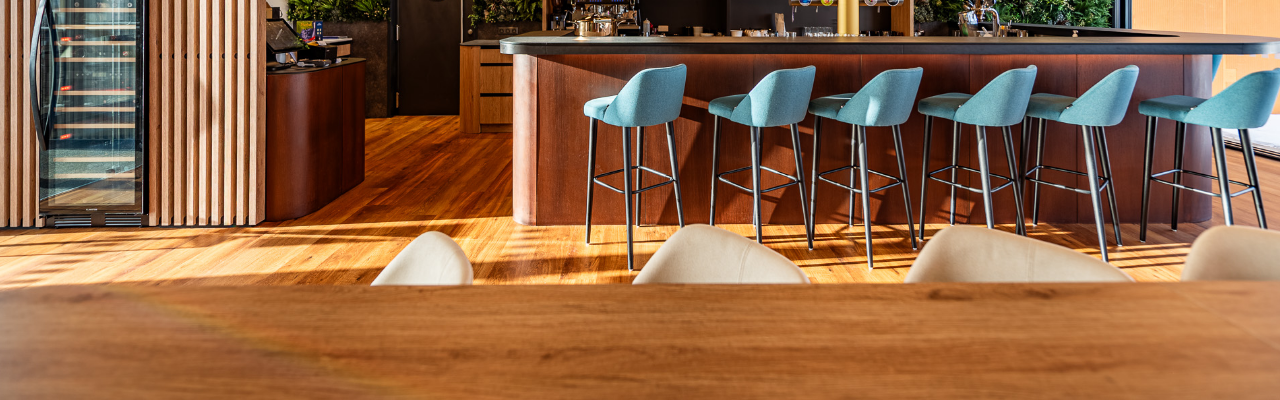
==== commit c732a4c4: "preloader" ====
--- a/version2.html
+++ b/version2.html
@@ -1,5 +1,6 @@
 <!DOCTYPE html>
 <html lang="cs">
+
 <head>
   <meta charset="UTF-8">
   <meta name="viewport" content="width=device-width, initial-scale=1.0">
@@ -8,12 +9,14 @@
   <!-- DM Sans (variable, opsz 9–40, weights 400 & 500) -->
   <link rel="preconnect" href="https://fonts.googleapis.com">
   <link rel="preconnect" href="https://fonts.gstatic.com" crossorigin>
-  <link href="https://fonts.googleapis.com/css2?family=DM+Sans:opsz,wght@9..40,400;9..40,500&display=swap" rel="stylesheet">
+  <link href="https://fonts.googleapis.com/css2?family=DM+Sans:opsz,wght@9..40,400;9..40,500&display=swap"
+    rel="stylesheet">
 
   <link rel="stylesheet" href="css/base.css">
   <link rel="stylesheet" href="css/version2.css">
   <link rel="stylesheet" href="css/preload.css">
 </head>
+
 <body class="v2 fc-intro-armed">
 
   <!-- ===== Shared chrome: fixed top nav ===== -->
@@ -67,7 +70,7 @@
 
     <!-- State 2 — Jindřišská 16 -->
     <section class="hero hero--v2" data-state="2">
-      <img class="hero__photo" src="assets/img/jindrisska.png" alt="Jindřišská 16">
+      <img class="hero__photo" src="assets/img/jindrisska.jpg" alt="Jindřišská 16">
       <div class="hero__scrim"></div>
       <div class="radius-zone"></div>
       <div class="hero__titlerow">
@@ -127,4 +130,5 @@
   <script src="js/preload.js"></script>
   <script src="js/main.js"></script>
 </body>
-</html>
+
+</html>
--- a/css/version2.css
+++ b/css/version2.css
@@ -26,11 +26,12 @@
   top: 0;
 }
 
-/* Lighter legibility scrim than V1, as an opacity-driven dark layer so main.js can
-   SCRUB it darker while this photo is being covered (0.25 = the original look). */
+/* No darkening while in view: the photo reads full-brightness. main.js SCRUBS this
+   scrim from 0 → 0.55 only while the photo is being COVERED by the next one, so it
+   darkens solely as it scrolls out of view (V1 stays statically dark by contrast). */
 .hero--v2 .hero__scrim {
   background: #020208;
-  opacity: 0.25;
+  opacity: 0;
 }
 
 /* ---------- Title row: huge title left, small counter right ----------
@@ -54,12 +55,14 @@
 }
 
 /* Per-character slots (wrapped by main.js). Each glyph slides on Y; the mask clips it.
-   No persistent `will-change: transform` — at rest that GPU layer anti-aliases the
-   glyphs lighter than the static " / 04", so the rolling number looked less bold. GSAP
-   adds its own will-change/3D only DURING a roll (force3D "auto") and reverts when idle,
-   so resting glyphs stay crisp and match the static counter text. */
+   Persistent `will-change: transform`, same as V1's .num-in/.ln-in: it promotes EVERY
+   glyph onto an identical GPU layer — the rolling number AND the static " / 04" are both
+   .v2-ch — so they anti-alias the same and the two counter halves match. (Putting it on
+   the rolling number ALONE, back when " / 04" was a plain non-layered span, made the
+   number read lighter than the total; now both carry it, so they stay consistent.) */
 .hero--v2 .v2-ch {
   display: inline-block;
+  will-change: transform;
 }
 
 .hero--v2 .hero__counter {
@@ -84,6 +87,7 @@
 }
 .hero--v2 .cnt-rest {
   display: inline-block;
+  overflow: hidden;                /* clip mask: lets the preloader pop the " / 04" chars in */
   vertical-align: bottom;
   line-height: 1;
   white-space: pre;                /* keep the leading space so it reads "01 / 04" */
